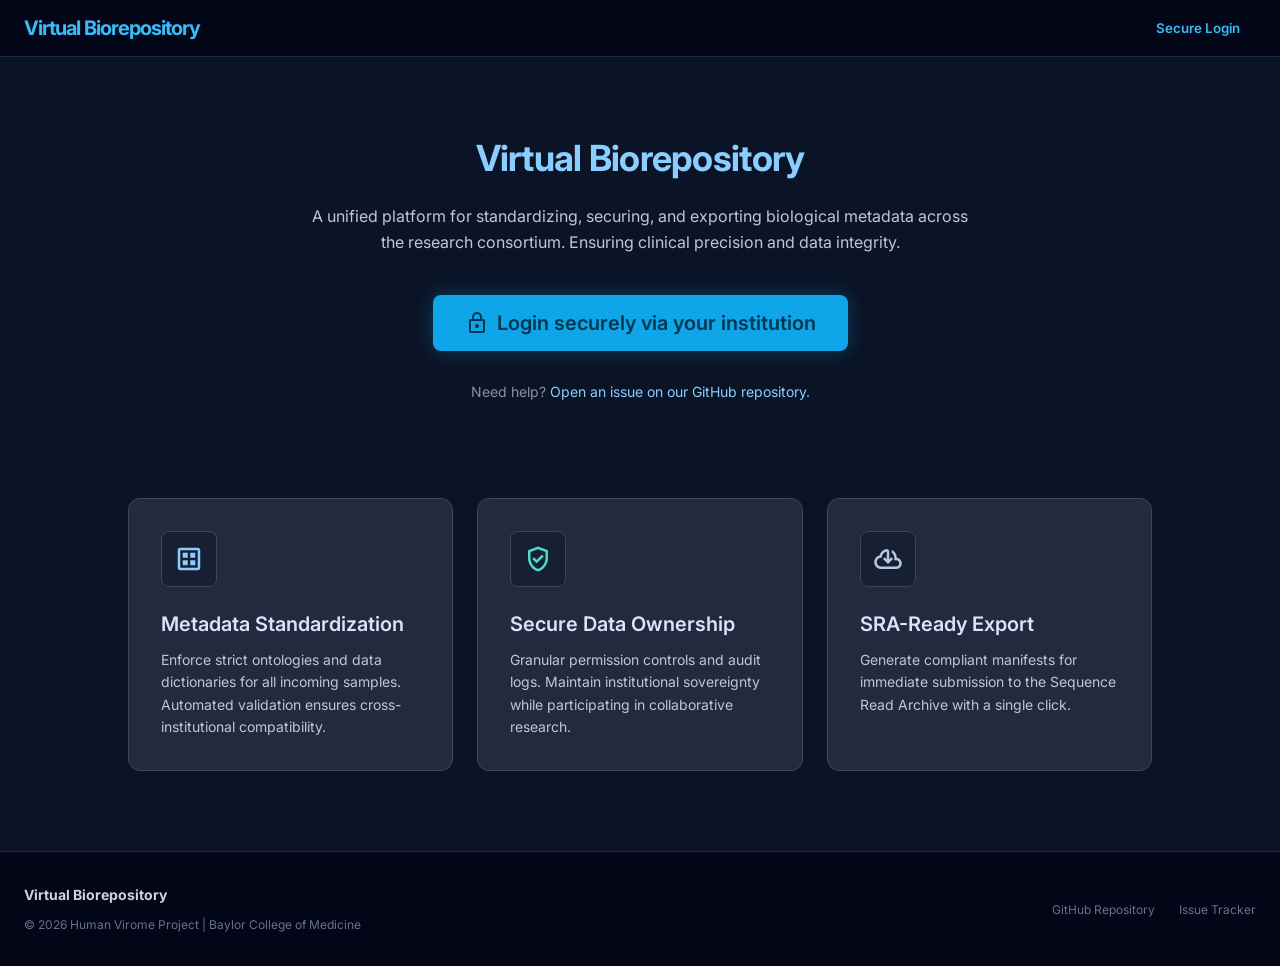
==== html/landing.html @ b2444c08 "nginx integration" ====
<!DOCTYPE html>
<html lang="en">
<head>
    <meta charset="utf-8"/>
    <meta content="width=device-width, initial-scale=1.0" name="viewport"/>
    <title>Virtual Biorepository</title>
    
    <link href="https://fonts.googleapis.com/css2?family=Inter:wght@400;500;600;700&display=swap" rel="stylesheet"/>
    <link href="https://fonts.googleapis.com/css2?family=Material+Symbols+Outlined:wght,FILL@100..700,0..1&display=swap" rel="stylesheet"/>

    <style>
        /* --- Design Tokens --- */
        :root {
            /* Colors */
            --bg-main: #0b1326;
            --text-main: #dae2fd;
            --text-muted: #bec8d2;
            
            --primary: #89ceff;
            --primary-container: #0ea5e9;
            --on-primary-container: #003751;
            
            --secondary: #4fdbc8;
            --secondary-container: #04b4a2;
            
            --tertiary: #b7c8e1;
            
            --surface: #171f33;
            --surface-high: #222a3d;
            
            --border-color: #3e4850;
            --header-bg: #020617;
            --header-border: #1e293b;
            
            --nav-text: #94a3b8;
            --nav-hover-text: #f1f5f9;
            --nav-hover-bg: rgba(30, 41, 59, 0.5);
            
            /* Typography */
            --font-main: 'Inter', sans-serif;
        }

        /* --- Base Styles --- */
        * {
            box-sizing: border-box;
        }

        body {
            background-color: var(--bg-main);
            color: var(--text-main);
            font-family: var(--font-main);
            font-size: 16px;
            line-height: 1.6;
            margin: 0;
            min-height: 100vh;
            display: flex;
            flex-direction: column;
        }

        a {
            text-decoration: none;
            transition: all 0.2s ease;
        }

        .container {
            width: 100%;
            max-width: 1920px;
            margin: 0 auto;
            padding: 0 1.5rem;
        }

        /* --- Header & Navigation --- */
        .site-header {
            background-color: var(--header-bg);
            border-bottom: 1px solid var(--header-border);
            position: sticky;
            top: 0;
            z-index: 50;
        }

        .site-header .container {
            display: flex;
            justify-content: space-between;
            align-items: center;
            padding-top: 0.75rem;
            padding-bottom: 0.75rem;
        }

        .header-left, .header-right {
            display: flex;
            align-items: center;
            gap: 1.5rem;
        }

        .logo {
            color: #38bdf8;
            font-size: 1.25rem;
            font-weight: 700;
            letter-spacing: -0.05em;
        }

        .main-nav {
            display: none;
            align-items: center;
            gap: 1rem;
        }

        @media (min-width: 768px) {
            .main-nav { display: flex; }
        }

        .nav-link {
            color: var(--nav-text);
            padding: 0.375rem 0.75rem;
            border-radius: 0.125rem;
            font-size: 0.875rem;
            font-weight: 500;
        }

        .nav-link:hover {
            color: var(--nav-hover-text);
            background-color: var(--nav-hover-bg);
        }

        .btn-login-outline {
            color: #38bdf8;
            font-family: var(--font-main);
            font-weight: 600;
            padding: 0.5rem 1rem;
            border-radius: 0.125rem;
            background: transparent;
            border: none;
            cursor: pointer;
            transition: all 0.2s ease;
        }

        .btn-login-outline:hover {
            background-color: var(--nav-hover-bg);
        }

        /* --- Main Content Area --- */
        .main-content {
            flex-grow: 1;
            display: flex;
            flex-direction: column;
            align-items: center;
            justify-content: center;
            padding: 5rem 1.5rem;
        }

        /* --- Hero Section --- */
        .hero {
            text-align: center;
            max-width: 56rem;
            margin-bottom: 5rem;
        }

        .hero h1 {
            color: var(--primary);
            font-size: 36px;
            font-weight: 700;
            line-height: 1.2;
            letter-spacing: -0.02em;
            margin: 0 0 1.5rem 0;
        }

        .hero p.description {
            color: var(--text-muted);
            max-width: 42rem;
            margin: 0 auto 2.5rem auto;
        }

        .hero-actions {
            display: flex;
            flex-direction: column;
            align-items: center;
            gap: 1rem;
        }

        .btn-primary {
            background-color: var(--primary-container);
            color: var(--on-primary-container);
            padding: 1rem 2rem;
            border-radius: 0.5rem;
            font-size: 20px;
            font-family: var(--font-main);
            font-weight: 600;
            display: flex;
            align-items: center;
            border: none;
            cursor: pointer;
            transition: background-color 0.2s ease;
            box-shadow: 0 0 20px rgba(14, 165, 233, 0.3);
        }

        .btn-primary:hover {
            background-color: var(--primary);
        }

        .btn-primary .material-symbols-outlined {
            margin-right: 0.5rem;
        }

        .help-text {
            font-size: 14px;
            color: #88929b;
        }

        .help-text a {
            color: var(--primary);
        }

        .help-text a:hover {
            text-decoration: underline;
        }

        /* --- Features Grid --- */
        .features-grid {
            display: grid;
            grid-template-columns: 1fr;
            gap: 1.5rem;
            width: 100%;
            max-width: 64rem;
        }

        @media (min-width: 768px) {
            .features-grid {
                grid-template-columns: repeat(3, 1fr);
            }
        }

        .feature-card {
            background-color: var(--surface-high);
            border: 1px solid var(--border-color);
            border-radius: 0.75rem;
            padding: 2rem;
            display: flex;
            flex-direction: column;
            align-items: flex-start;
            position: relative;
            overflow: hidden;
        }

        /* Card Hover Gradients */
        .feature-card::before {
            content: '';
            position: absolute;
            inset: 0;
            opacity: 0;
            transition: opacity 0.3s ease;
            pointer-events: none;
        }
        
        .card-primary::before { background: linear-gradient(to bottom right, rgba(14, 165, 233, 0.1), transparent); }
        .card-secondary::before { background: linear-gradient(to bottom right, rgba(4, 180, 162, 0.1), transparent); }
        .card-tertiary::before { background: linear-gradient(to bottom right, rgba(183, 200, 225, 0.1), transparent); }
        
        .feature-card:hover::before {
            opacity: 1;
        }

        .icon-wrapper {
            background-color: var(--surface);
            border: 1px solid var(--border-color);
            padding: 0.75rem;
            border-radius: 0.5rem;
            margin-bottom: 1.5rem;
            display: inline-flex;
        }

        .icon-wrapper .material-symbols-outlined { font-size: 30px; }
        .icon-primary { color: var(--primary); }
        .icon-secondary { color: var(--secondary); }
        .icon-tertiary { color: var(--tertiary); }

        .feature-card h3 {
            font-size: 20px;
            font-weight: 600;
            color: var(--text-main);
            margin: 0 0 0.75rem 0;
            line-height: 1.3;
        }

        .feature-card p {
            font-size: 14px;
            color: var(--text-muted);
            margin: 0;
        }

        /* --- Footer --- */
        .site-footer {
            background-color: var(--header-bg);
            border-top: 1px solid var(--header-border);
            margin-top: auto;
        }

        .site-footer .container {
            display: flex;
            flex-direction: column;
            align-items: center;
            padding-top: 2rem;
            padding-bottom: 2rem;
        }

        @media (min-width: 768px) {
            .site-footer .container {
                flex-direction: row;
                justify-content: space-between;
            }
        }

        .footer-brand {
            display: flex;
            flex-direction: column;
            align-items: center;
            margin-bottom: 1rem;
            gap: 0.5rem;
        }

        @media (min-width: 768px) {
            .footer-brand {
                align-items: flex-start;
                margin-bottom: 0;
            }
        }

        .footer-logo {
            font-size: 0.875rem;
            font-weight: 700;
            color: #cbd5e1;
        }

        .footer-copyright {
            font-size: 0.75rem;
            color: #64748b;
        }

        .footer-nav {
            display: flex;
            flex-wrap: wrap;
            justify-content: center;
            gap: 1.5rem;
        }

        .footer-nav a {
            color: #64748b;
            font-size: 0.75rem;
        }

        .footer-nav a:hover {
            color: #f1f5f9;
        }

        /* --- Material Icons Setup --- */
        .material-symbols-outlined {
            font-variation-settings: 'FILL' 0, 'wght' 400, 'GRAD' 0, 'opsz' 24;
        }
    </style>
</head>

<body>

    <header class="site-header">
        <div class="container">
            <div class="header-left">
                <span class="logo">Virtual Biorepository</span>
            </div>
            <div class="header-right">
                <button class="btn-login-outline">Secure Login</button>
            </div>
        </div>
    </header>

    <main class="main-content">
        
        <section class="hero">
            <h1>Virtual Biorepository</h1>
            <p class="description">
                A unified platform for standardizing, securing, and exporting biological metadata across the research consortium. Ensuring clinical precision and data integrity.
            </p>
            <div class="hero-actions">
                <button class="btn-primary">
                    <span class="material-symbols-outlined">lock</span>
                    Login securely via your institution
                </button>
                <p class="help-text">
                    Need help? <a href="#">Open an issue on our GitHub repository.</a>
                </p>
            </div>
        </section>

        <section class="features-grid">
            
            <div class="feature-card card-primary">
                <div class="icon-wrapper">
                    <span class="material-symbols-outlined icon-primary">dataset</span>
                </div>
                <h3>Metadata Standardization</h3>
                <p>Enforce strict ontologies and data dictionaries for all incoming samples. Automated validation ensures cross-institutional compatibility.</p>
            </div>

            <div class="feature-card card-secondary">
                <div class="icon-wrapper">
                    <span class="material-symbols-outlined icon-secondary">verified_user</span>
                </div>
                <h3>Secure Data Ownership</h3>
                <p>Granular permission controls and audit logs. Maintain institutional sovereignty while participating in collaborative research.</p>
            </div>

            <div class="feature-card card-tertiary">
                <div class="icon-wrapper">
                    <span class="material-symbols-outlined icon-tertiary">cloud_download</span>
                </div>
                <h3>SRA-Ready Export</h3>
                <p>Generate compliant manifests for immediate submission to the Sequence Read Archive with a single click.</p>
            </div>

        </section>

    </main>

    <footer class="site-footer">
        <div class="container">
            <div class="footer-brand">
                <span class="footer-logo">Virtual Biorepository</span>
                <span class="footer-copyright">&copy; 2026 Human Virome Project | Baylor College of Medicine</span>
            </div>
            <nav class="footer-nav">
                <a href="#">GitHub Repository</a>
                <a href="#">Issue Tracker</a>
            </nav>
        </div>
    </footer>

</body>
</html>
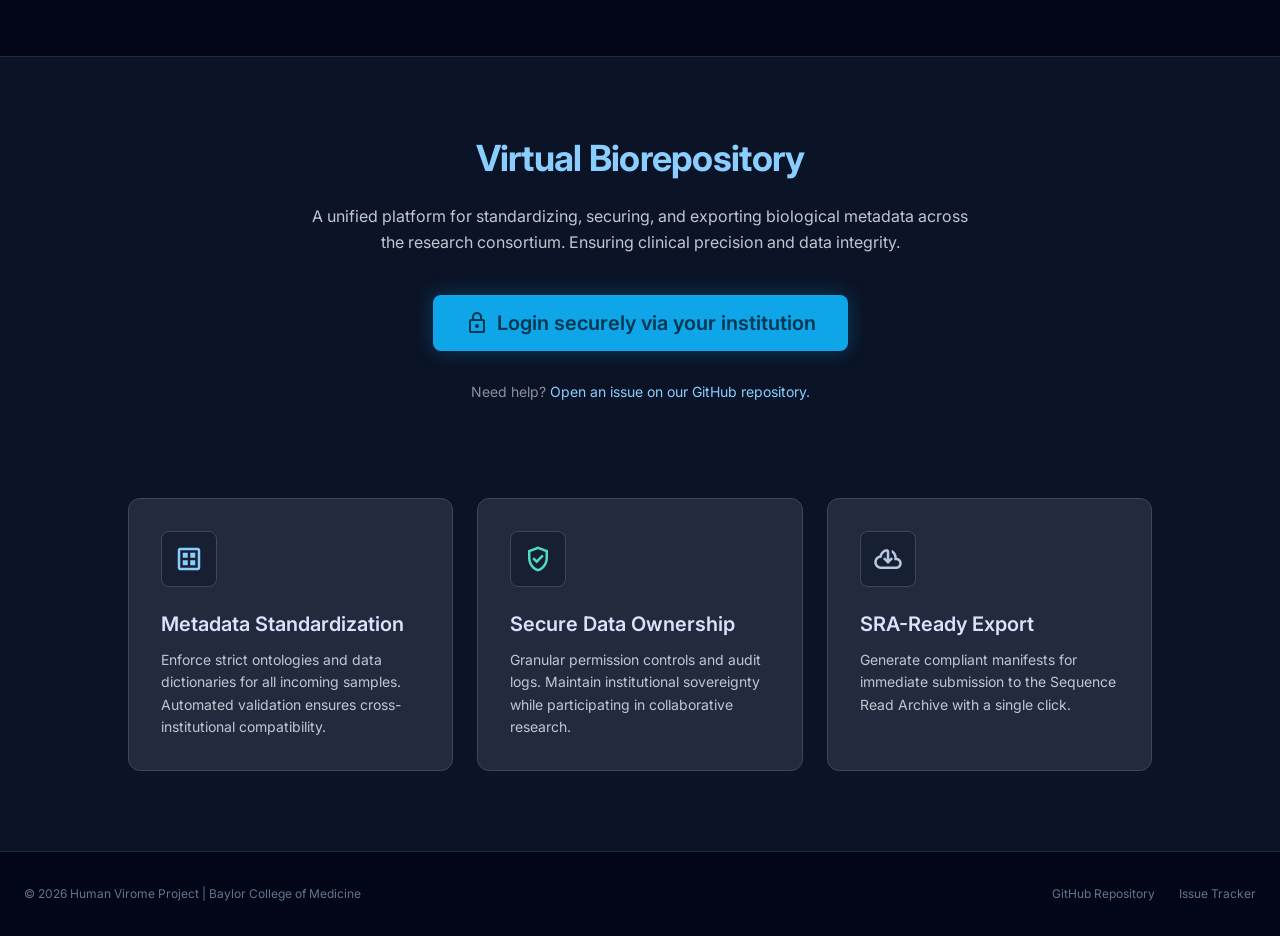
==== commit b57aad2f: "update landing page" ====
--- a/html/landing.html
+++ b/html/landing.html
@@ -363,10 +363,10 @@
     <header class="site-header">
         <div class="container">
             <div class="header-left">
-                <span class="logo">Virtual Biorepository</span>
+                <span class="logo">&nbsp</span>
             </div>
             <div class="header-right">
-                <button class="btn-login-outline">Secure Login</button>
+                <button class="btn-login-outline">&nbsp</button>
             </div>
         </div>
     </header>
@@ -379,12 +379,12 @@
                 A unified platform for standardizing, securing, and exporting biological metadata across the research consortium. Ensuring clinical precision and data integrity.
             </p>
             <div class="hero-actions">
-                <button class="btn-primary">
+                <button class="btn-primary" onclick="window.location.href='/app/dashboard.html'">
                     <span class="material-symbols-outlined">lock</span>
                     Login securely via your institution
                 </button>
                 <p class="help-text">
-                    Need help? <a href="#">Open an issue on our GitHub repository.</a>
+                    Need help? <a href="https://github.com/Human-Virome/virtual-biorepository/issues">Open an issue on our GitHub repository.</a>
                 </p>
             </div>
         </section>
@@ -422,12 +422,11 @@
     <footer class="site-footer">
         <div class="container">
             <div class="footer-brand">
-                <span class="footer-logo">Virtual Biorepository</span>
                 <span class="footer-copyright">&copy; 2026 Human Virome Project | Baylor College of Medicine</span>
             </div>
             <nav class="footer-nav">
-                <a href="#">GitHub Repository</a>
-                <a href="#">Issue Tracker</a>
+                <a href="https://github.com/Human-Virome/virtual-biorepository">GitHub Repository</a>
+                <a href="https://github.com/Human-Virome/virtual-biorepository/issues">Issue Tracker</a>
             </nav>
         </div>
     </footer>
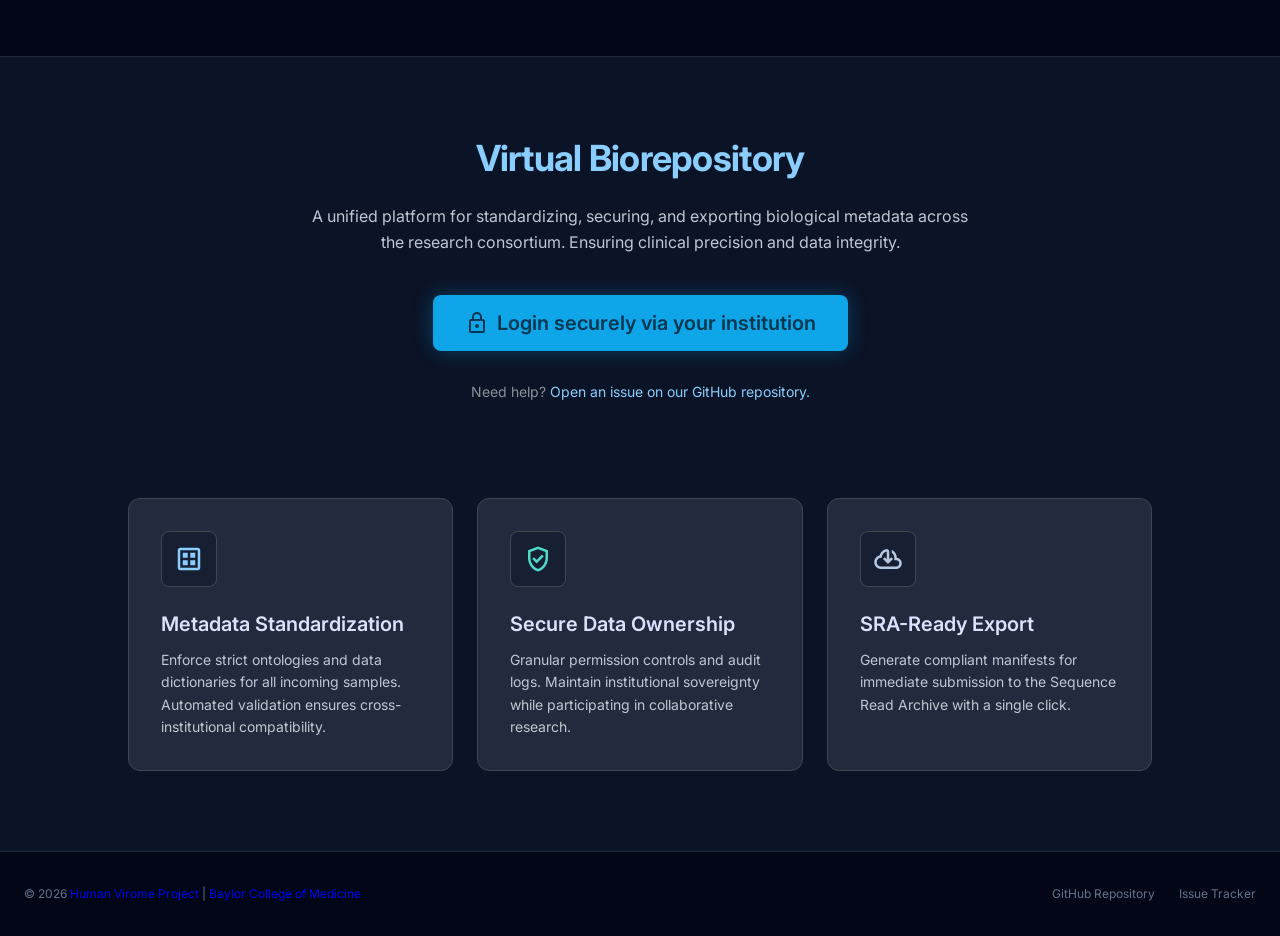
==== commit 848dcc87: "landing page clean load" ====
--- a/html/landing.html
+++ b/html/landing.html
@@ -359,6 +359,10 @@
 </head>
 
 <body>
+  
+    <div id="loading-overlay">
+        <div class="spinner"></div>
+    </div>
 
     <header class="site-header">
         <div class="container">
@@ -422,7 +426,11 @@
     <footer class="site-footer">
         <div class="container">
             <div class="footer-brand">
-                <span class="footer-copyright">&copy; 2026 Human Virome Project | Baylor College of Medicine</span>
+                <span class="footer-copyright">
+                    &copy; 2026 
+                    <a href="https://human-virome.org/">Human Virome Project</a> | 
+                    <a href="https://www.bcm.edu/">Baylor College of Medicine</a>
+                </span>
             </div>
             <nav class="footer-nav">
                 <a href="https://github.com/Human-Virome/virtual-biorepository">GitHub Repository</a>
@@ -430,6 +438,18 @@
             </nav>
         </div>
     </footer>
+    
+    <script>
+      // Remove the overlay from the DOM after the page finishes loading.
+      window.addEventListener('load', function() {
+        const overlay = document.getElementById('loading-overlay');
+        overlay.style.opacity = '0';
+        setTimeout(() => {
+            overlay.style.display = 'none';
+            document.body.classList.remove('loading');
+        }, 300);
+      });
+    </script>
 
 </body>
 </html>
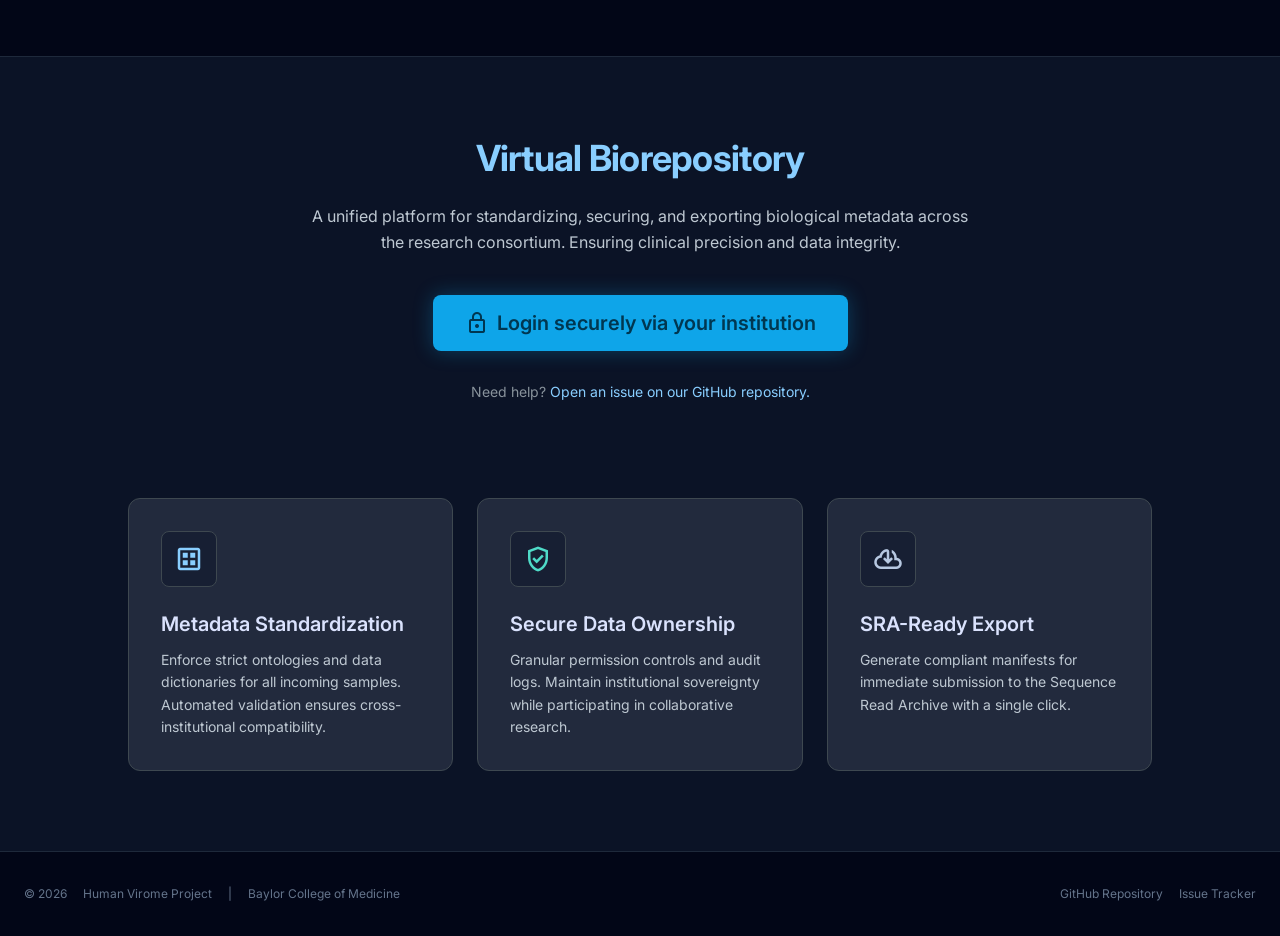
==== commit 7da8837b: "cleaned up landing page" ====
--- a/html/landing.html
+++ b/html/landing.html
@@ -97,29 +97,6 @@
             font-size: 1.25rem;
             font-weight: 700;
             letter-spacing: -0.05em;
-        }
-
-        .main-nav {
-            display: none;
-            align-items: center;
-            gap: 1rem;
-        }
-
-        @media (min-width: 768px) {
-            .main-nav { display: flex; }
-        }
-
-        .nav-link {
-            color: var(--nav-text);
-            padding: 0.375rem 0.75rem;
-            border-radius: 0.125rem;
-            font-size: 0.875rem;
-            font-weight: 500;
-        }
-
-        .nav-link:hover {
-            color: var(--nav-hover-text);
-            background-color: var(--nav-hover-bg);
         }
 
         .btn-login-outline {
@@ -223,12 +200,6 @@
             max-width: 64rem;
         }
 
-        @media (min-width: 768px) {
-            .features-grid {
-                grid-template-columns: repeat(3, 1fr);
-            }
-        }
-
         .feature-card {
             background-color: var(--surface-high);
             border: 1px solid var(--border-color);
@@ -298,62 +269,42 @@
             display: flex;
             flex-direction: column;
             align-items: center;
+            gap: 1.5rem;
             padding-top: 2rem;
             padding-bottom: 2rem;
         }
 
+        .footer-nav {
+            display: flex;
+            flex-wrap: wrap;
+            justify-content: center;
+            align-items: center;
+            gap: 1rem;
+        }
+
+        .footer-nav a, .footer-copyright {
+            color: #64748b;
+            font-size: 0.75rem;
+        }
+
+        .footer-nav a:hover {
+            color: #f1f5f9;
+        }
+
+        /* --- Material Icons Setup --- */
+        .material-symbols-outlined {
+            font-variation-settings: 'FILL' 0, 'wght' 400, 'GRAD' 0, 'opsz' 24;
+        }
+
+        /* --- Consolidated Media Queries --- */
         @media (min-width: 768px) {
+            .features-grid {
+                grid-template-columns: repeat(3, 1fr);
+            }
             .site-footer .container {
                 flex-direction: row;
                 justify-content: space-between;
             }
-        }
-
-        .footer-brand {
-            display: flex;
-            flex-direction: column;
-            align-items: center;
-            margin-bottom: 1rem;
-            gap: 0.5rem;
-        }
-
-        @media (min-width: 768px) {
-            .footer-brand {
-                align-items: flex-start;
-                margin-bottom: 0;
-            }
-        }
-
-        .footer-logo {
-            font-size: 0.875rem;
-            font-weight: 700;
-            color: #cbd5e1;
-        }
-
-        .footer-copyright {
-            font-size: 0.75rem;
-            color: #64748b;
-        }
-
-        .footer-nav {
-            display: flex;
-            flex-wrap: wrap;
-            justify-content: center;
-            gap: 1.5rem;
-        }
-
-        .footer-nav a {
-            color: #64748b;
-            font-size: 0.75rem;
-        }
-
-        .footer-nav a:hover {
-            color: #f1f5f9;
-        }
-
-        /* --- Material Icons Setup --- */
-        .material-symbols-outlined {
-            font-variation-settings: 'FILL' 0, 'wght' 400, 'GRAD' 0, 'opsz' 24;
         }
     </style>
 </head>
@@ -425,13 +376,13 @@
 
     <footer class="site-footer">
         <div class="container">
-            <div class="footer-brand">
-                <span class="footer-copyright">
-                    &copy; 2026 
-                    <a href="https://human-virome.org/">Human Virome Project</a> | 
-                    <a href="https://www.bcm.edu/">Baylor College of Medicine</a>
-                </span>
-            </div>
+            <nav class="footer-nav">
+                <span class="footer-copyright">&copy; 2026</span>
+                <a href="https://human-virome.org/">Human Virome Project</a> 
+                <span class="footer-copyright">|</span>
+                <a href="https://www.bcm.edu/">Baylor College of Medicine</a>
+            </nav>
+            
             <nav class="footer-nav">
                 <a href="https://github.com/Human-Virome/virtual-biorepository">GitHub Repository</a>
                 <a href="https://github.com/Human-Virome/virtual-biorepository/issues">Issue Tracker</a>
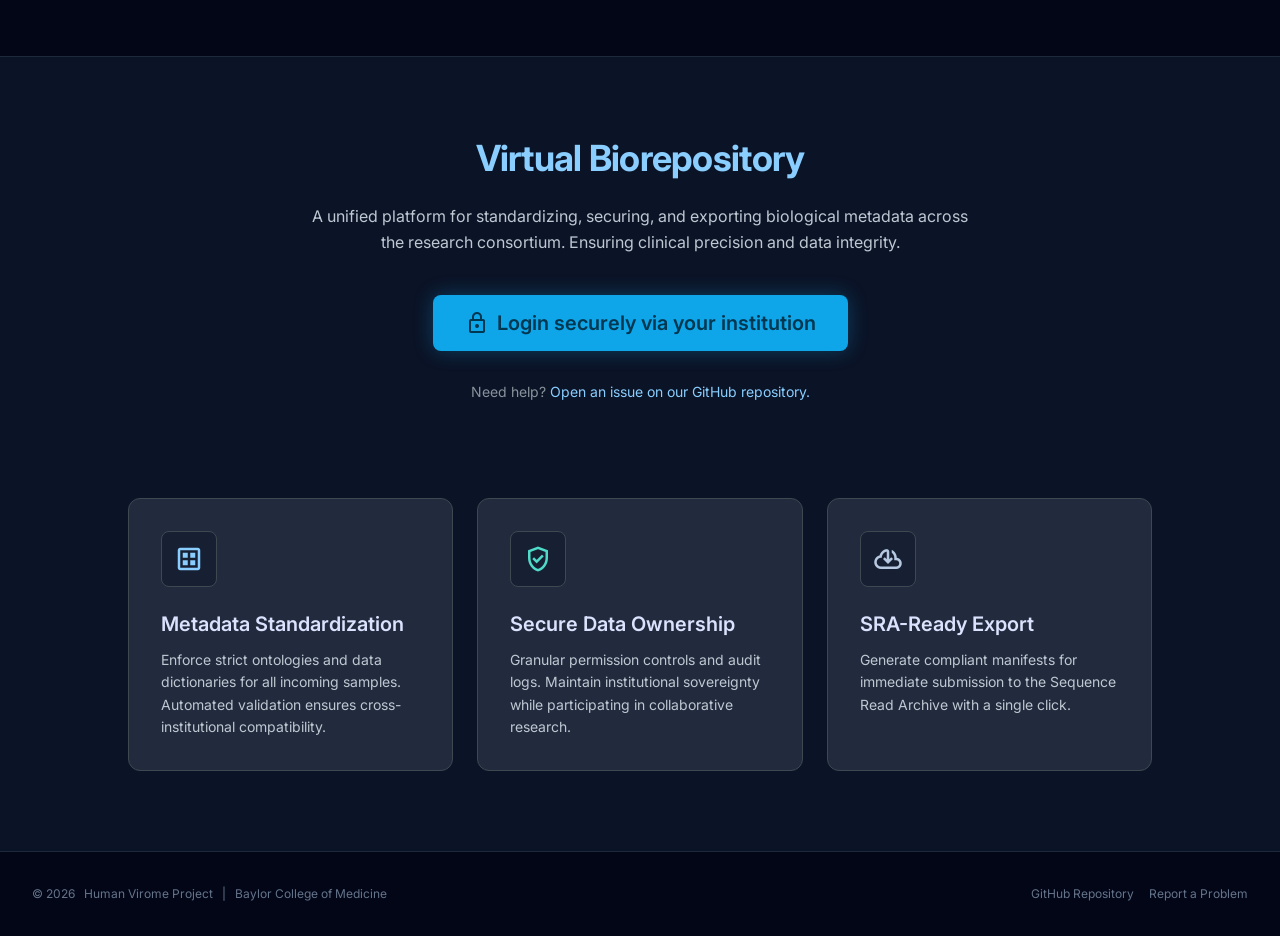
==== commit 18d66db4: "landing page footer links" ====
--- a/html/landing.html
+++ b/html/landing.html
@@ -259,35 +259,23 @@
         }
 
         /* --- Footer --- */
-        .site-footer {
+        footer {
             background-color: var(--header-bg);
             border-top: 1px solid var(--header-border);
             margin-top: auto;
-        }
-
-        .site-footer .container {
             display: flex;
             flex-direction: column;
             align-items: center;
             gap: 1.5rem;
-            padding-top: 2rem;
-            padding-bottom: 2rem;
-        }
-
-        .footer-nav {
-            display: flex;
-            flex-wrap: wrap;
-            justify-content: center;
-            align-items: center;
-            gap: 1rem;
-        }
-
-        .footer-nav a, .footer-copyright {
+            padding: 2rem;
+        }
+
+        footer nav, footer nav a {
             color: #64748b;
             font-size: 0.75rem;
         }
 
-        .footer-nav a:hover {
+        footer nav a:hover {
             color: #f1f5f9;
         }
 
@@ -301,7 +289,7 @@
             .features-grid {
                 grid-template-columns: repeat(3, 1fr);
             }
-            .site-footer .container {
+            footer {
                 flex-direction: row;
                 justify-content: space-between;
             }
@@ -374,20 +362,19 @@
 
     </main>
 
-    <footer class="site-footer">
-        <div class="container">
-            <nav class="footer-nav">
-                <span class="footer-copyright">&copy; 2026</span>
-                <a href="https://human-virome.org/">Human Virome Project</a> 
-                <span class="footer-copyright">|</span>
+    <footer>
+            <nav>
+                &copy; 2026 &nbsp;
+                <a href="https://human-virome.org/">Human Virome Project</a>
+                &nbsp; | &nbsp;
                 <a href="https://www.bcm.edu/">Baylor College of Medicine</a>
             </nav>
             
-            <nav class="footer-nav">
+            <nav>
                 <a href="https://github.com/Human-Virome/virtual-biorepository">GitHub Repository</a>
-                <a href="https://github.com/Human-Virome/virtual-biorepository/issues">Issue Tracker</a>
+                &nbsp; &nbsp;
+                <a href="https://github.com/Human-Virome/virtual-biorepository/issues">Report a Problem</a>
             </nav>
-        </div>
     </footer>
     
     <script>
